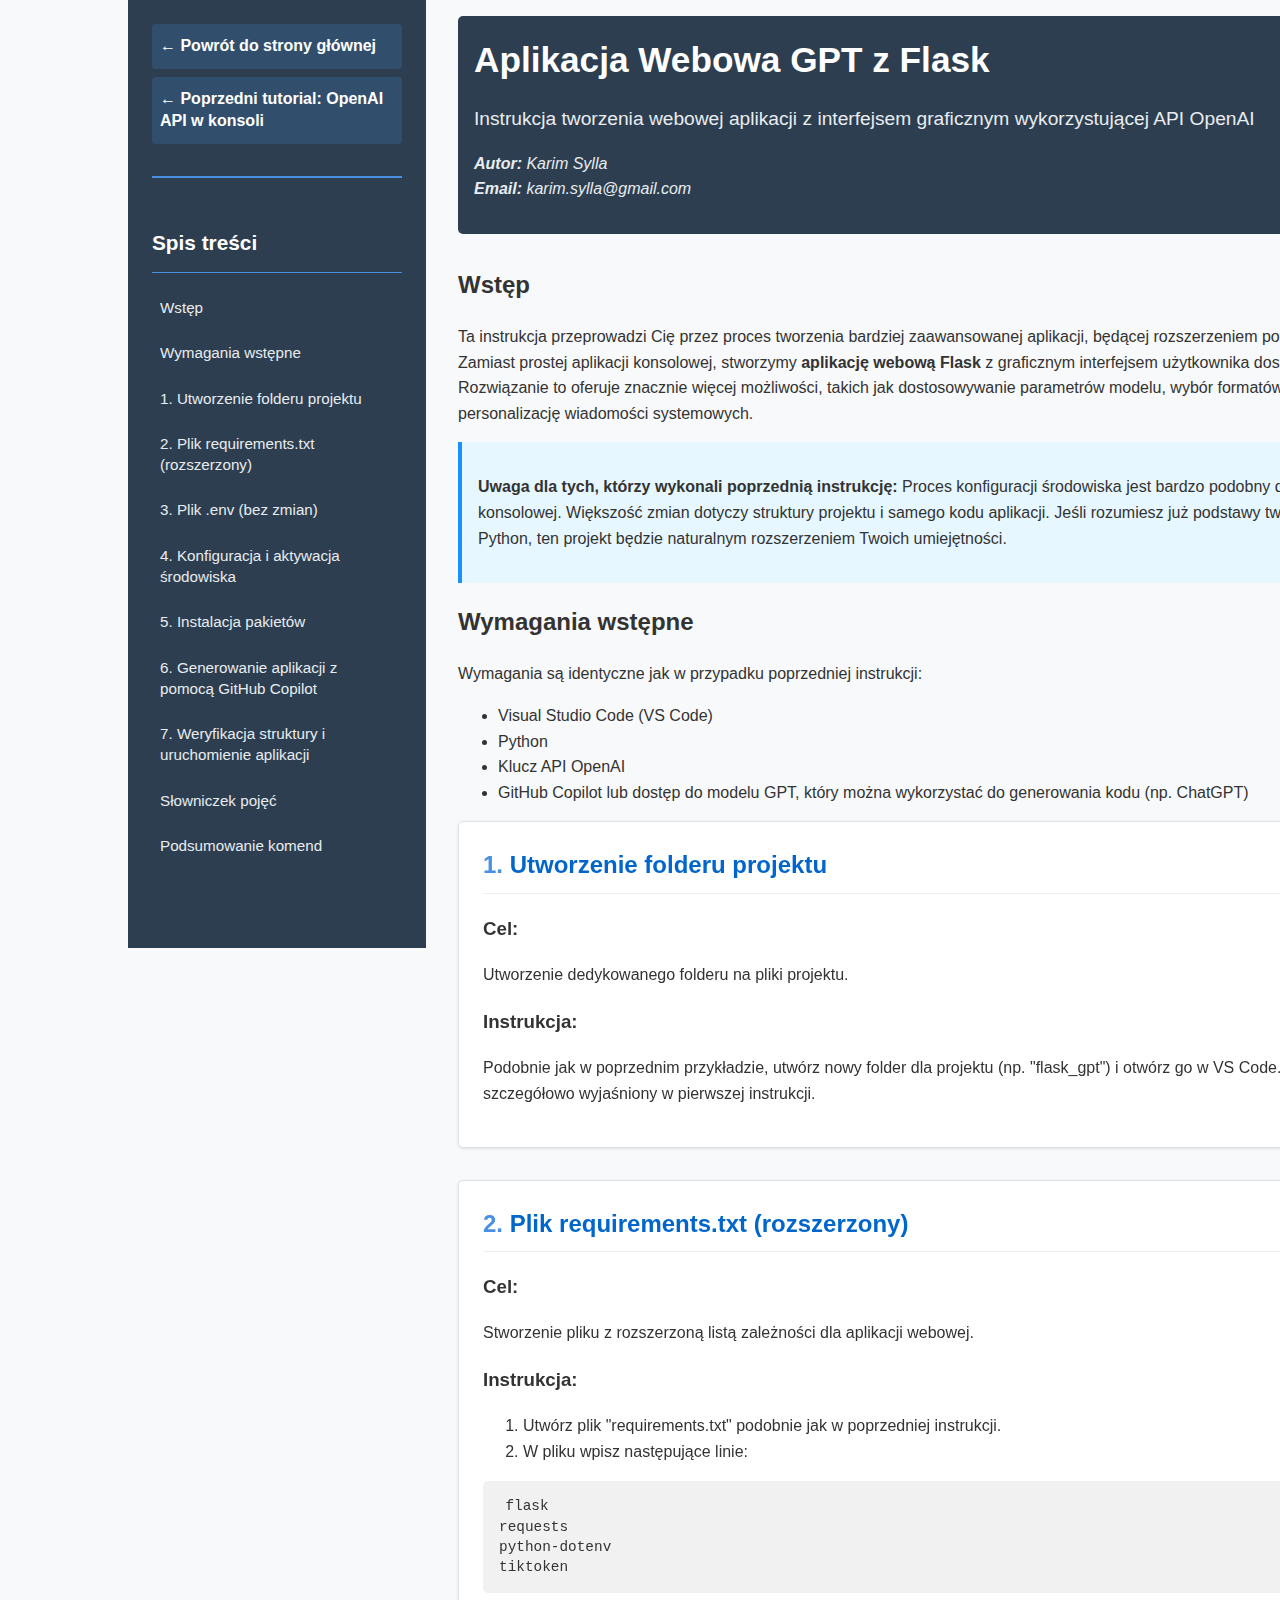
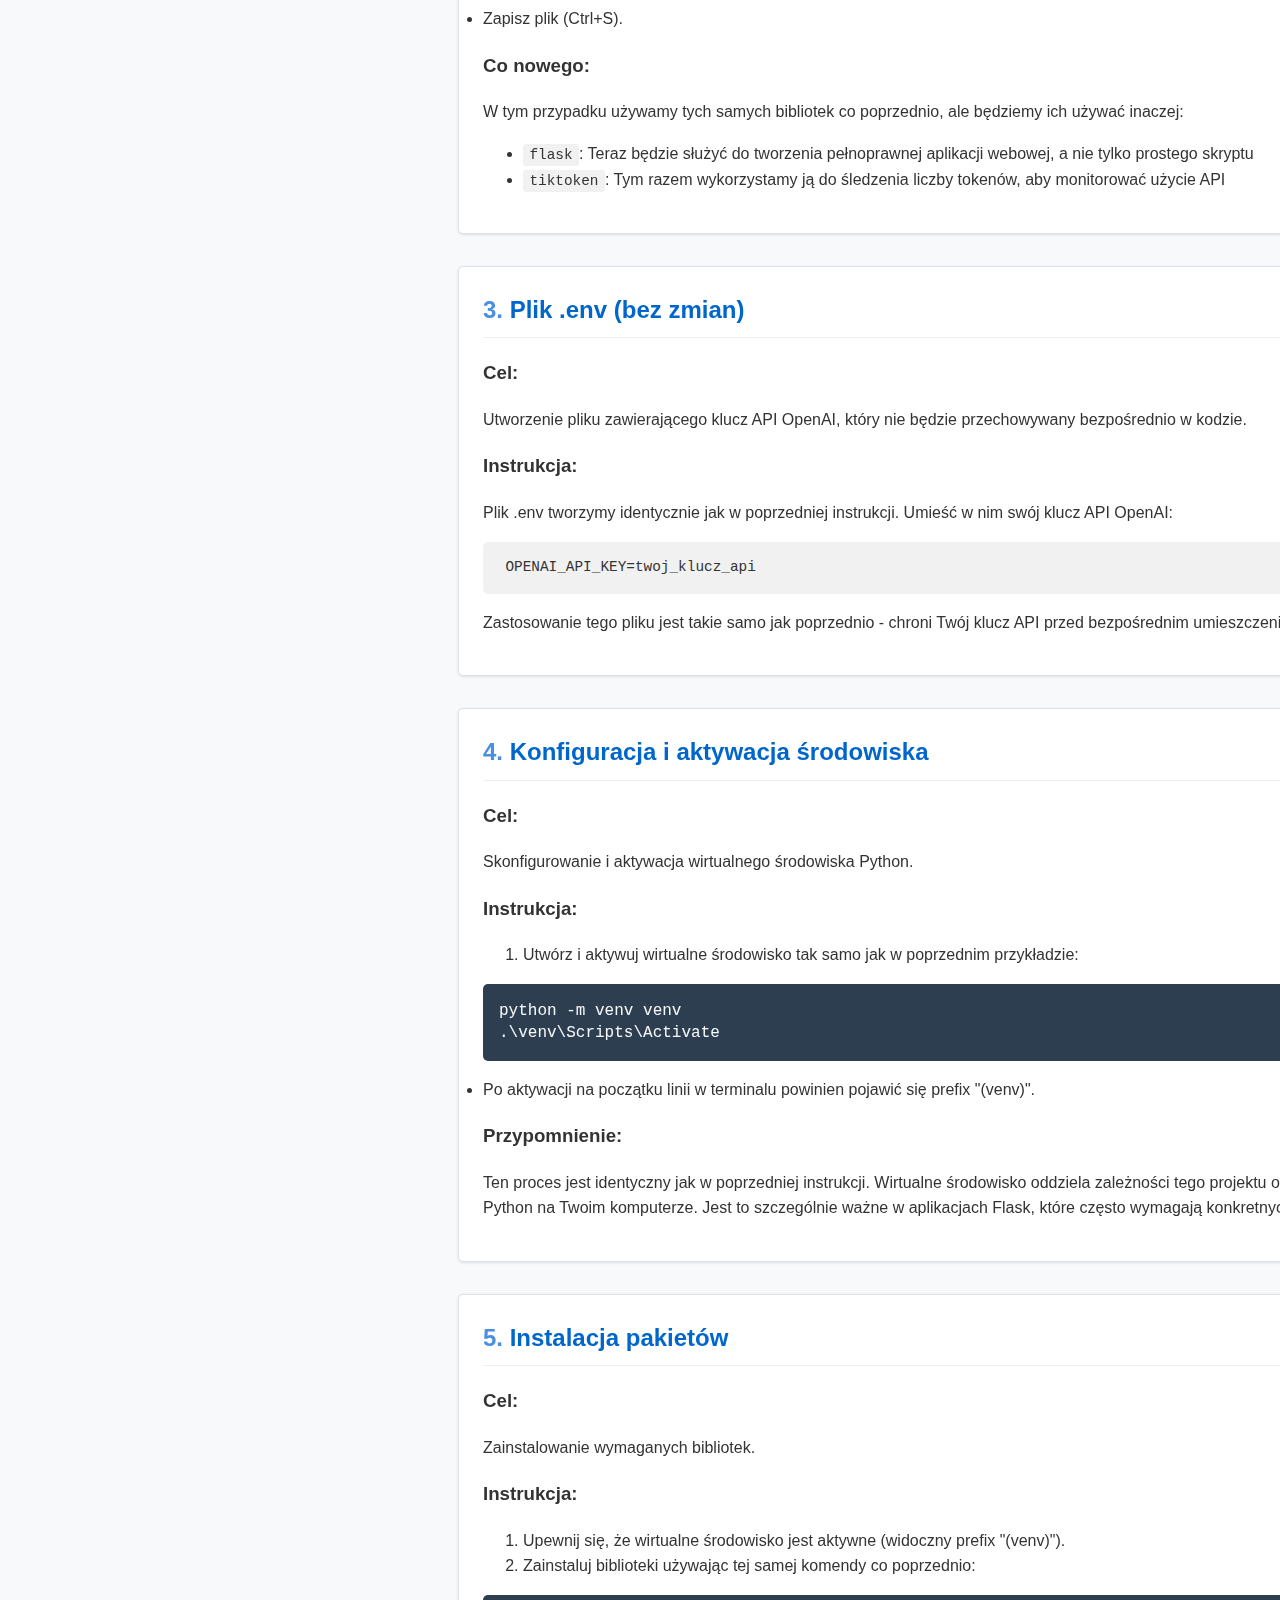
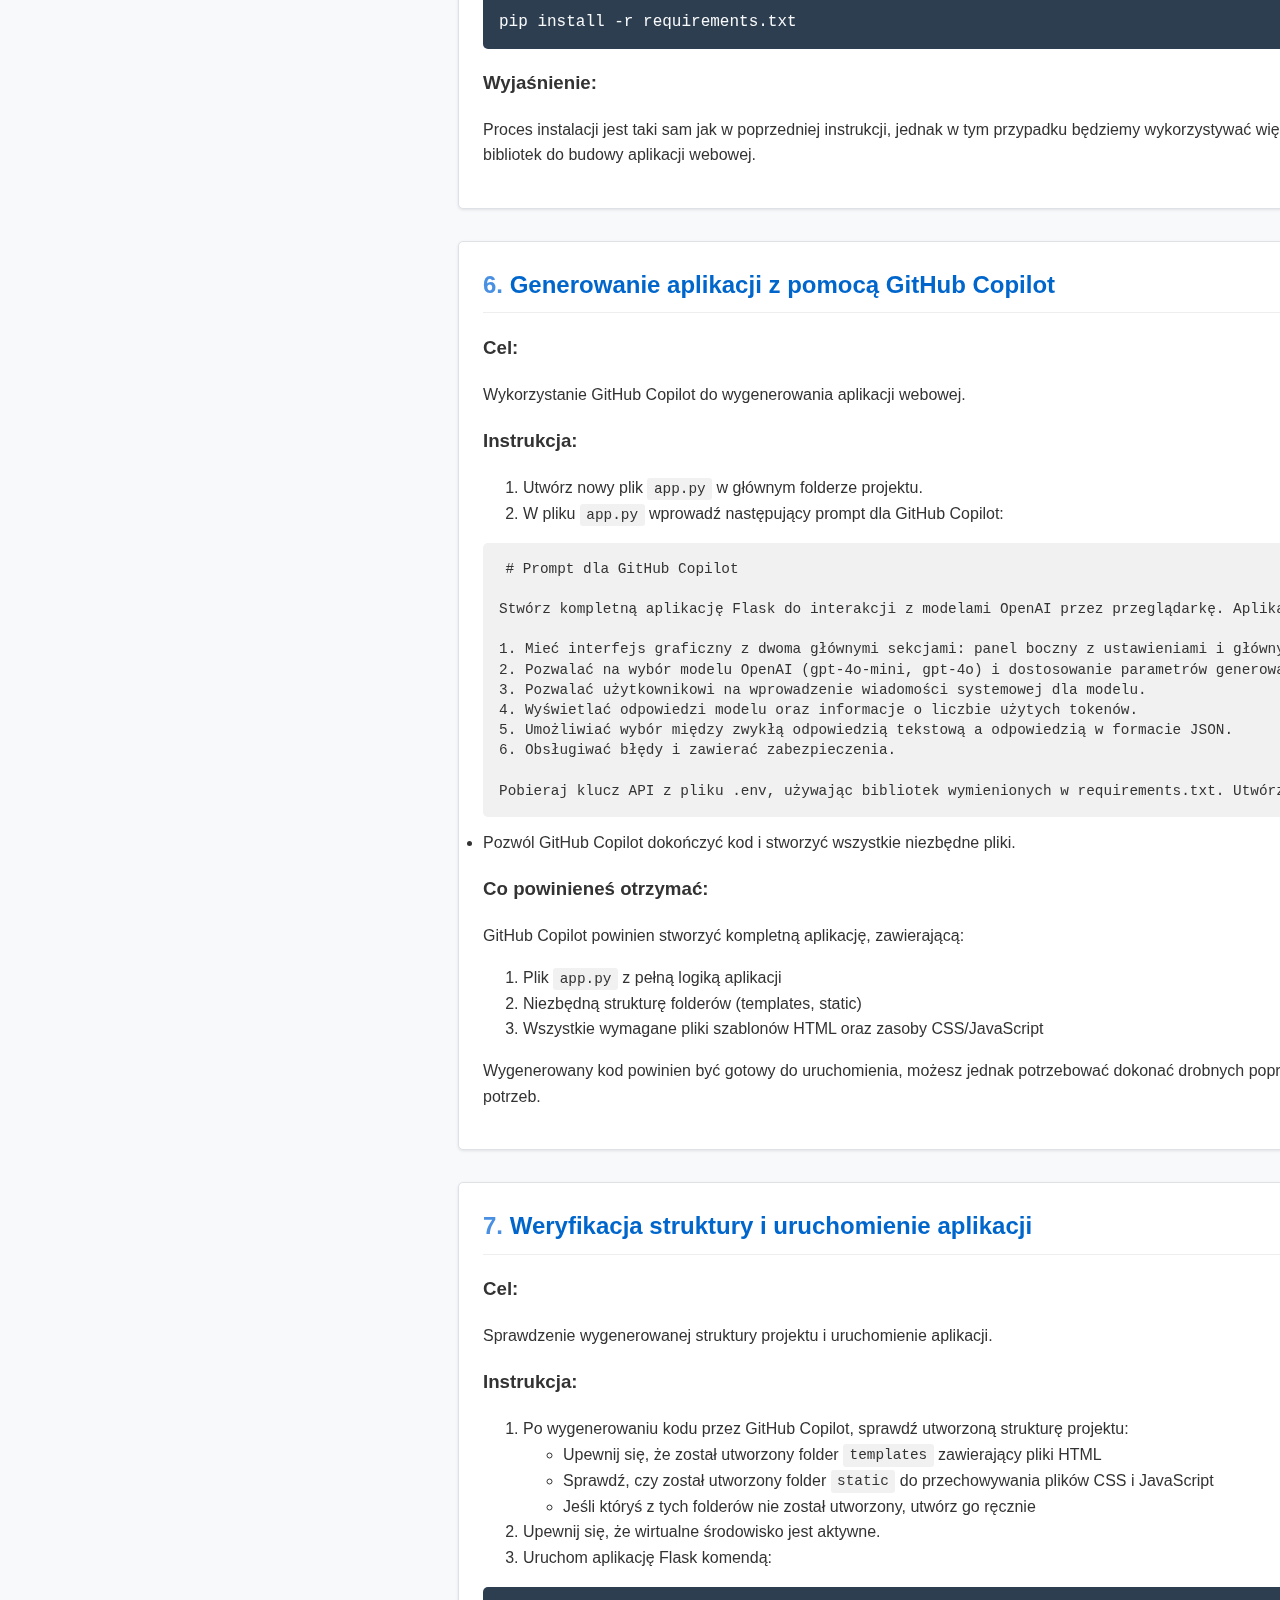
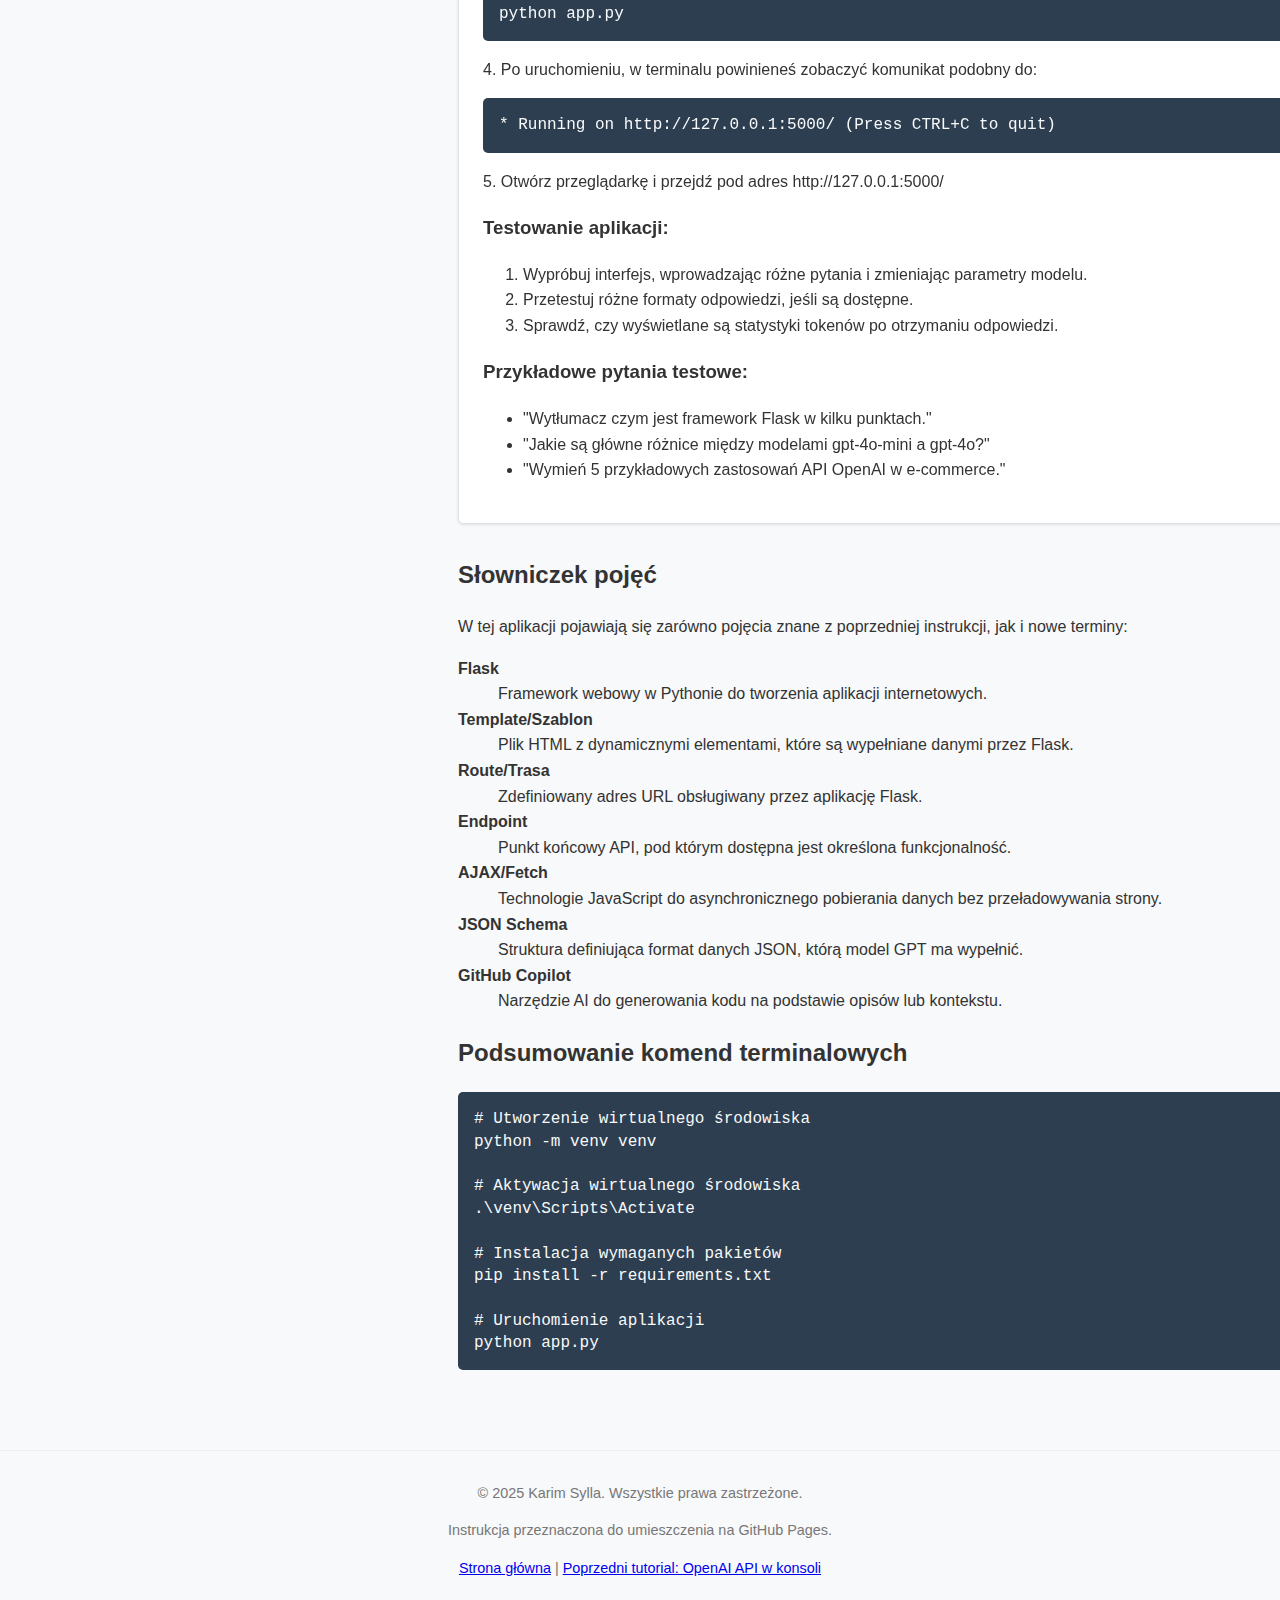
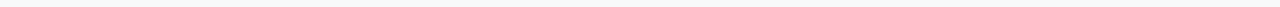
==== flask_gpt.html @ f63333f0 "Dodanie nowych plików html i css" ====
<!DOCTYPE html>
<html lang="pl">
<head>
    <meta charset="UTF-8">
    <meta name="viewport" content="width=device-width, initial-scale=1.0">
    <title>Aplikacja Webowa GPT z Flask</title>
    <link rel="stylesheet" href="styles.css">
</head>
<body>
    <div class="container">
        <nav>
            <div class="site-navigation">
                <a href="index.html" class="site-nav-link">← Powrót do strony głównej</a>
                <a href="terminal_gpt.html" class="site-nav-link">← Poprzedni tutorial: OpenAI API w konsoli</a>
            </div>
            
            <h2>Spis treści</h2>
            <ul>
                <li><a href="#wstep">Wstęp</a></li>
                <li><a href="#wymagania">Wymagania wstępne</a></li>
                <li><a href="#krok1">1. Utworzenie folderu projektu</a></li>
                <li><a href="#krok2">2. Plik requirements.txt (rozszerzony)</a></li>
                <li><a href="#krok3">3. Plik .env (bez zmian)</a></li>
                <li><a href="#krok4">4. Konfiguracja i aktywacja środowiska</a></li>
                <li><a href="#krok5">5. Instalacja pakietów</a></li>
                <li><a href="#krok6">6. Generowanie aplikacji z pomocą GitHub Copilot</a></li>
                <li><a href="#krok7">7. Weryfikacja struktury i uruchomienie aplikacji</a></li>
                <li><a href="#slownik">Słowniczek pojęć</a></li>
                <li><a href="#komendy">Podsumowanie komend</a></li>
            </ul>
        </nav>
        
        <main>
            <header>
                <h1>Aplikacja Webowa GPT z Flask</h1>
                <p class="subtitle">Instrukcja tworzenia webowej aplikacji z interfejsem graficznym wykorzystującej API OpenAI</p>
                <div class="author-info">
                    <p><strong>Autor:</strong> Karim Sylla<br>
                    <strong>Email:</strong> karim.sylla@gmail.com</p>
                </div>
            </header>
            
            <section id="wstep">
                <h2>Wstęp</h2>
                <p>Ta instrukcja przeprowadzi Cię przez proces tworzenia bardziej zaawansowanej aplikacji, będącej rozszerzeniem poprzedniego przykładu. Zamiast prostej aplikacji konsolowej, stworzymy <strong>aplikację webową Flask</strong> z graficznym interfejsem użytkownika dostępnym przez przeglądarkę. Rozwiązanie to oferuje znacznie więcej możliwości, takich jak dostosowywanie parametrów modelu, wybór formatów odpowiedzi i personalizację wiadomości systemowych.</p>
                
                <div class="note">
                    <p><strong>Uwaga dla tych, którzy wykonali poprzednią instrukcję:</strong> Proces konfiguracji środowiska jest bardzo podobny do tego z aplikacji konsolowej. Większość zmian dotyczy struktury projektu i samego kodu aplikacji. Jeśli rozumiesz już podstawy tworzenia środowiska Python, ten projekt będzie naturalnym rozszerzeniem Twoich umiejętności.</p>
                </div>
            </section>
            
            <section id="wymagania">
                <h2>Wymagania wstępne</h2>
                <p>Wymagania są identyczne jak w przypadku poprzedniej instrukcji:</p>
                <ul>
                    <li>Visual Studio Code (VS Code)</li>
                    <li>Python</li>
                    <li>Klucz API OpenAI</li>
                    <li>GitHub Copilot lub dostęp do modelu GPT, który można wykorzystać do generowania kodu (np. ChatGPT)</li>
                </ul>
            </section>
            
            <section id="krok1" class="step">
                <h2 data-number="1">Utworzenie folderu projektu</h2>
                <h3>Cel:</h3> 
                <p>Utworzenie dedykowanego folderu na pliki projektu.</p>
                
                <h3>Instrukcja:</h3>
                <p>Podobnie jak w poprzednim przykładzie, utwórz nowy folder dla projektu (np. "flask_gpt") i otwórz go w VS Code. Ten proces został szczegółowo wyjaśniony w pierwszej instrukcji.</p>
            </section>
            
            <section id="krok2" class="step">
                <h2 data-number="2">Plik requirements.txt (rozszerzony)</h2>
                <h3>Cel:</h3>
                <p>Stworzenie pliku z rozszerzoną listą zależności dla aplikacji webowej.</p>
                
                <h3>Instrukcja:</h3>
                <ol>
                    <li>Utwórz plik "requirements.txt" podobnie jak w poprzedniej instrukcji.</li>
                    <li>W pliku wpisz następujące linie:</li>
                </ol>
                
                <pre><code>flask
requests
python-dotenv
tiktoken</code></pre>
                
                <li>Zapisz plik (Ctrl+S).</li>
                
                <h3>Co nowego:</h3>
                <p>W tym przypadku używamy tych samych bibliotek co poprzednio, ale będziemy ich używać inaczej:</p>
                <ul>
                    <li><code>flask</code>: Teraz będzie służyć do tworzenia pełnoprawnej aplikacji webowej, a nie tylko prostego skryptu</li>
                    <li><code>tiktoken</code>: Tym razem wykorzystamy ją do śledzenia liczby tokenów, aby monitorować użycie API</li>
                </ul>
            </section>
            
            <section id="krok3" class="step">
                <h2 data-number="3">Plik .env (bez zmian)</h2>
                <h3>Cel:</h3>
                <p>Utworzenie pliku zawierającego klucz API OpenAI, który nie będzie przechowywany bezpośrednio w kodzie.</p>
                
                <h3>Instrukcja:</h3>
                <p>Plik .env tworzymy identycznie jak w poprzedniej instrukcji. Umieść w nim swój klucz API OpenAI:</p>
                
                <pre><code>OPENAI_API_KEY=twoj_klucz_api</code></pre>
                
                <p>Zastosowanie tego pliku jest takie samo jak poprzednio - chroni Twój klucz API przed bezpośrednim umieszczeniem w kodzie źródłowym.</p>
            </section>
            
            <section id="krok4" class="step">
                <h2 data-number="4">Konfiguracja i aktywacja środowiska</h2>
                <h3>Cel:</h3>
                <p>Skonfigurowanie i aktywacja wirtualnego środowiska Python.</p>
                
                <h3>Instrukcja:</h3>
                <ol>
                    <li>Utwórz i aktywuj wirtualne środowisko tak samo jak w poprzednim przykładzie:</li>
                </ol>
                
                <pre class="terminal">python -m venv venv
.\venv\Scripts\Activate</pre>
                
                <li>Po aktywacji na początku linii w terminalu powinien pojawić się prefix "(venv)".</li>
                
                <h3>Przypomnienie:</h3>
                <p>Ten proces jest identyczny jak w poprzedniej instrukcji. Wirtualne środowisko oddziela zależności tego projektu od innych projektów Python na Twoim komputerze. Jest to szczególnie ważne w aplikacjach Flask, które często wymagają konkretnych wersji bibliotek.</p>
            </section>
            
            <section id="krok5" class="step">
                <h2 data-number="5">Instalacja pakietów</h2>
                <h3>Cel:</h3>
                <p>Zainstalowanie wymaganych bibliotek.</p>
                
                <h3>Instrukcja:</h3>
                <ol>
                    <li>Upewnij się, że wirtualne środowisko jest aktywne (widoczny prefix "(venv)").</li>
                    <li>Zainstaluj biblioteki używając tej samej komendy co poprzednio:</li>
                </ol>
                
                <pre class="terminal">pip install -r requirements.txt</pre>
                
                <h3>Wyjaśnienie:</h3>
                <p>Proces instalacji jest taki sam jak w poprzedniej instrukcji, jednak w tym przypadku będziemy wykorzystywać więcej funkcjonalności tych bibliotek do budowy aplikacji webowej.</p>
            </section>
            
            <section id="krok6" class="step">
                <h2 data-number="6">Generowanie aplikacji z pomocą GitHub Copilot</h2>
                <h3>Cel:</h3>
                <p>Wykorzystanie GitHub Copilot do wygenerowania aplikacji webowej.</p>
                
                <h3>Instrukcja:</h3>
                <ol>
                    <li>Utwórz nowy plik <code>app.py</code> w głównym folderze projektu.</li>
                    <li>W pliku <code>app.py</code> wprowadź następujący prompt dla GitHub Copilot:</li>
                </ol>
                
                <pre><code># Prompt dla GitHub Copilot

Stwórz kompletną aplikację Flask do interakcji z modelami OpenAI przez przeglądarkę. Aplikacja powinna:

1. Mieć interfejs graficzny z dwoma głównymi sekcjami: panel boczny z ustawieniami i główny obszar do wprowadzania pytań.
2. Pozwalać na wybór modelu OpenAI (gpt-4o-mini, gpt-4o) i dostosowanie parametrów generowania odpowiedzi (temperatura, liczba tokenów, itp.)
3. Pozwalać użytkownikowi na wprowadzenie wiadomości systemowej dla modelu.
4. Wyświetlać odpowiedzi modelu oraz informacje o liczbie użytych tokenów.
5. Umożliwiać wybór między zwykłą odpowiedzią tekstową a odpowiedzią w formacie JSON.
6. Obsługiwać błędy i zawierać zabezpieczenia.

Pobieraj klucz API z pliku .env, używając bibliotek wymienionych w requirements.txt. Utwórz niezbędną strukturę folderów, w tym 'templates' i 'static'.</code></pre>
                
                <li>Pozwól GitHub Copilot dokończyć kod i stworzyć wszystkie niezbędne pliki.</li>
                
                <h3>Co powinieneś otrzymać:</h3>
                <p>GitHub Copilot powinien stworzyć kompletną aplikację, zawierającą:</p>
                <ol>
                    <li>Plik <code>app.py</code> z pełną logiką aplikacji</li>
                    <li>Niezbędną strukturę folderów (templates, static)</li>
                    <li>Wszystkie wymagane pliki szablonów HTML oraz zasoby CSS/JavaScript</li>
                </ol>
                
                <p>Wygenerowany kod powinien być gotowy do uruchomienia, możesz jednak potrzebować dokonać drobnych poprawek zależnie od twoich potrzeb.</p>
            </section>
            
            <section id="krok7" class="step">
                <h2 data-number="7">Weryfikacja struktury i uruchomienie aplikacji</h2>
                <h3>Cel:</h3>
                <p>Sprawdzenie wygenerowanej struktury projektu i uruchomienie aplikacji.</p>
                
                <h3>Instrukcja:</h3>
                <ol>
                    <li>Po wygenerowaniu kodu przez GitHub Copilot, sprawdź utworzoną strukturę projektu:</li>
                    <ul>
                        <li>Upewnij się, że został utworzony folder <code>templates</code> zawierający pliki HTML</li>
                        <li>Sprawdź, czy został utworzony folder <code>static</code> do przechowywania plików CSS i JavaScript</li>
                        <li>Jeśli któryś z tych folderów nie został utworzony, utwórz go ręcznie</li>
                    </ul>
                    
                    <li>Upewnij się, że wirtualne środowisko jest aktywne.</li>
                    
                    <li>Uruchom aplikację Flask komendą:</li>
                </ol>
                
                <pre class="terminal">python app.py</pre>
                
                <p>4. Po uruchomieniu, w terminalu powinieneś zobaczyć komunikat podobny do:</p>
                
                <pre class="terminal">* Running on http://127.0.0.1:5000/ (Press CTRL+C to quit)</pre>
                
                <p>5. Otwórz przeglądarkę i przejdź pod adres http://127.0.0.1:5000/</p>
                
                <h3>Testowanie aplikacji:</h3>
                <ol>
                    <li>Wypróbuj interfejs, wprowadzając różne pytania i zmieniając parametry modelu.</li>
                    <li>Przetestuj różne formaty odpowiedzi, jeśli są dostępne.</li>
                    <li>Sprawdź, czy wyświetlane są statystyki tokenów po otrzymaniu odpowiedzi.</li>
                </ol>
                
                <h3>Przykładowe pytania testowe:</h3>
                <ul>
                    <li>"Wytłumacz czym jest framework Flask w kilku punktach."</li>
                    <li>"Jakie są główne różnice między modelami gpt-4o-mini a gpt-4o?"</li>
                    <li>"Wymień 5 przykładowych zastosowań API OpenAI w e-commerce."</li>
                </ul>
            </section>
            
            <section id="slownik">
                <h2>Słowniczek pojęć</h2>
                <p>W tej aplikacji pojawiają się zarówno pojęcia znane z poprzedniej instrukcji, jak i nowe terminy:</p>
                
                <dl>
                    <dt><strong>Flask</strong></dt>
                    <dd>Framework webowy w Pythonie do tworzenia aplikacji internetowych.</dd>
                    
                    <dt><strong>Template/Szablon</strong></dt>
                    <dd>Plik HTML z dynamicznymi elementami, które są wypełniane danymi przez Flask.</dd>
                    
                    <dt><strong>Route/Trasa</strong></dt>
                    <dd>Zdefiniowany adres URL obsługiwany przez aplikację Flask.</dd>
                    
                    <dt><strong>Endpoint</strong></dt>
                    <dd>Punkt końcowy API, pod którym dostępna jest określona funkcjonalność.</dd>
                    
                    <dt><strong>AJAX/Fetch</strong></dt>
                    <dd>Technologie JavaScript do asynchronicznego pobierania danych bez przeładowywania strony.</dd>
                    
                    <dt><strong>JSON Schema</strong></dt>
                    <dd>Struktura definiująca format danych JSON, którą model GPT ma wypełnić.</dd>
                    
                    <dt><strong>GitHub Copilot</strong></dt>
                    <dd>Narzędzie AI do generowania kodu na podstawie opisów lub kontekstu.</dd>
                </dl>
            </section>
            
            <section id="komendy">
                <h2>Podsumowanie komend terminalowych</h2>
                <pre class="terminal"># Utworzenie wirtualnego środowiska
python -m venv venv

# Aktywacja wirtualnego środowiska
.\venv\Scripts\Activate

# Instalacja wymaganych pakietów
pip install -r requirements.txt

# Uruchomienie aplikacji
python app.py</pre>
            </section>
        </main>
    </div>
    
    <footer>
        <p>© 2025 Karim Sylla. Wszystkie prawa zastrzeżone.</p>
        <p>Instrukcja przeznaczona do umieszczenia na GitHub Pages.</p>
        <p class="footer-nav">
            <a href="index.html">Strona główna</a> | 
            <a href="terminal_gpt.html">Poprzedni tutorial: OpenAI API w konsoli</a>
        </p>
    </footer>
</body>
</html>
---- styles.css ----
body {
    font-family: 'Segoe UI', Tahoma, Geneva, Verdana, sans-serif;
    line-height: 1.6;
    color: #333;
    margin: 0;
    padding: 0;
    background-color: #f8f9fa;
    min-height: 100vh;
    display: flex;
    flex-direction: column;
}

.container {
    display: flex;
    width: 100%;
    max-width: 80%;
    margin: 0 auto;
    flex: 1;
}

header {
    background-color: #2c3e50;
    color: white;
    padding: 1rem;
    margin-bottom: 2rem;
    border-radius: 5px;
}

h1 {
    margin-top: 0;
    color: #ffffff;
    font-size: 2.2rem;
}

.subtitle {
    color: #e9ecef;
    font-size: 1.2rem;
    margin-top: -0.5rem;
    margin-bottom: 1rem;
}

.author-info {
    font-style: italic;
    margin-bottom: 1rem;
    color: #e9ecef;
}

nav {
    background-color: #2c3e50;
    color: white;
    width: 250px;
    min-width: 250px;
    padding: 1.5rem;
    position: sticky;
    top: 0;
    height: 100vh;
    overflow-y: auto;
    display: flex;
    flex-direction: column;
}

nav h2 {
    color: #ffffff;
    border-bottom: 1px solid #4a90e2;
    padding-bottom: 0.8rem;
    margin-top: 1.5rem;
    margin-bottom: 1rem;
    font-size: 1.3rem;
}

nav ul {
    list-style-type: none;
    padding: 0;
    margin: 0;
}

nav li {
    margin-bottom: 0.5rem;
}

nav a {
    text-decoration: none;
    color: #e9ecef;
    font-weight: 500;
    display: block;
    padding: 0.5rem;
    border-radius: 4px;
    transition: all 0.2s ease;
    font-size: 0.95rem;
    line-height: 1.4;
}

nav a:hover {
    background-color: #4a90e2;
    color: white;
    text-decoration: none;
}

/* New site navigation styles */
.site-navigation {
    margin-bottom: 1.5rem;
    padding-bottom: 1.5rem;
    border-bottom: 2px solid #4a90e2;
}

.site-nav-link {
    display: block;
    font-size: 1rem;
    font-weight: 600;
    padding: 0.7rem 0.5rem;
    margin-bottom: 0.5rem;
    border-radius: 4px;
    color: #ffffff;
    background-color: rgba(74, 144, 226, 0.2);
    transition: all 0.25s ease;
}

.site-nav-link:hover {
    background-color: rgba(74, 144, 226, 0.5);
    transform: translateX(3px);
}

/* Remove the old tutorial-navigation class since we no longer use it */
.tutorial-navigation {
    display: none;
}

main {
    flex: 1;
    padding: 1rem 2rem;
    max-width: 100%;
}

.step {
    margin-bottom: 2rem;
    padding: 1.5rem;
    border: 1px solid #dee2e6;
    border-radius: 5px;
    background-color: #fff;
    box-shadow: 0 1px 3px rgba(0,0,0,0.1);
    position: relative;
}

.step h2 {
    color: #0066cc;
    margin-top: 0;
    border-bottom: 1px solid #eee;
    padding-bottom: 0.5rem;
}

.step h2::before {
    content: attr(data-number) ". ";
    font-weight: bold;
    color: #4a90e2;
}

.note {
    background-color: #e6f7ff;
    border-left: 4px solid #1890ff;
    padding: 1rem;
    margin: 1rem 0;
    border-radius: 0 5px 5px 0;
}

code {
    font-family: Consolas, Monaco, 'Andale Mono', monospace;
    background-color: #f1f1f1;
    padding: 0.2rem 0.4rem;
    border-radius: 3px;
    font-size: 90%;
}

pre {
    background-color: #f1f1f1;
    padding: 1rem;
    border-radius: 5px;
    overflow-x: auto;
    line-height: 1.4;
}

.terminal {
    background-color: #2c3e50;
    color: #f8f9fa;
    padding: 1rem;
    border-radius: 5px;
    overflow-x: auto;
    line-height: 1.4;
    font-family: 'Courier New', Courier, monospace;
}

.example {
    background-color: #f0f9eb;
    padding: 1rem;
    border-left: 4px solid #5cb85c;
    margin: 1rem 0;
    border-radius: 0 5px 5px 0;
}

footer {
    margin-top: 3rem;
    padding: 1rem 0;
    text-align: center;
    font-size: 0.9rem;
    color: #777;
    background-color: #f8f9fa;
    border-top: 1px solid #eee;
    width: 100%;
}

@media (max-width: 768px) {
    .container {
        flex-direction: column;
        max-width: 95%;
    }
    
    nav {
        width: 100%;
        height: auto;
        position: static;
    }
    
    main {
        padding: 1rem;
    }
}
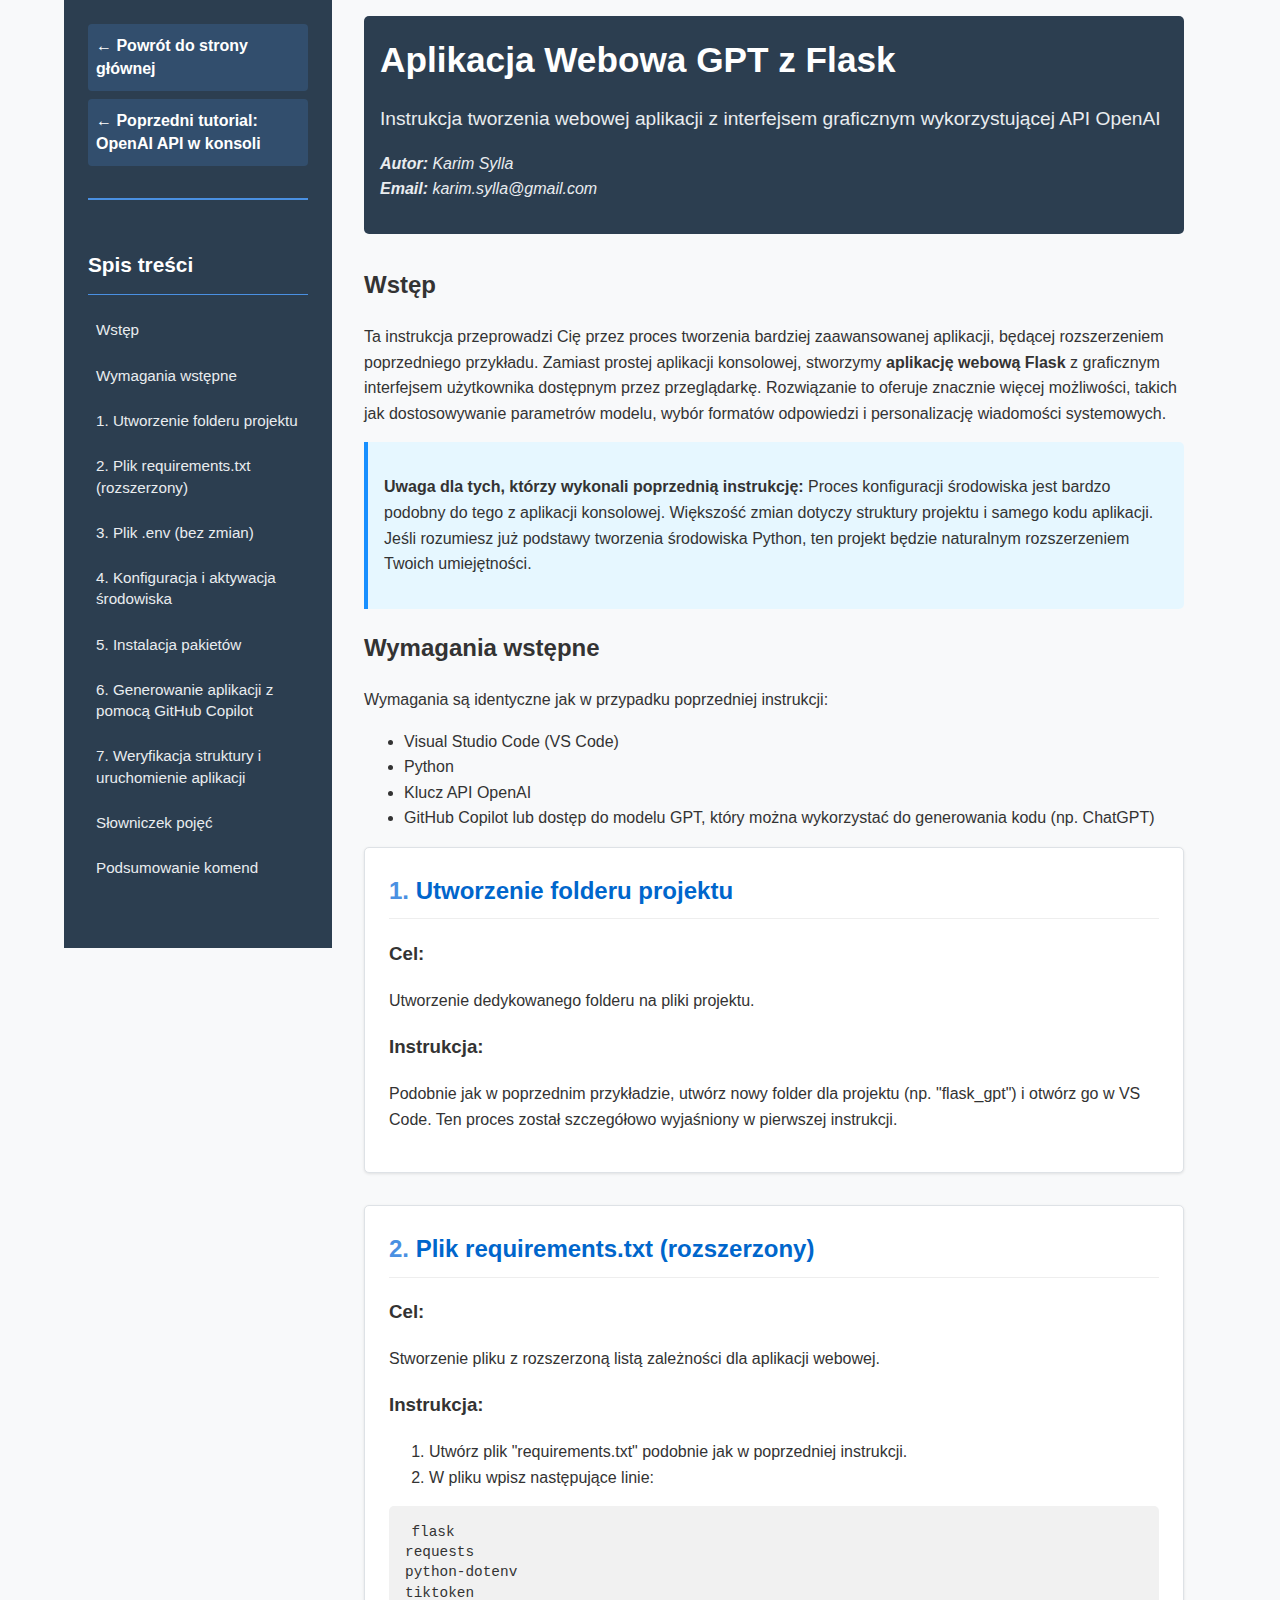
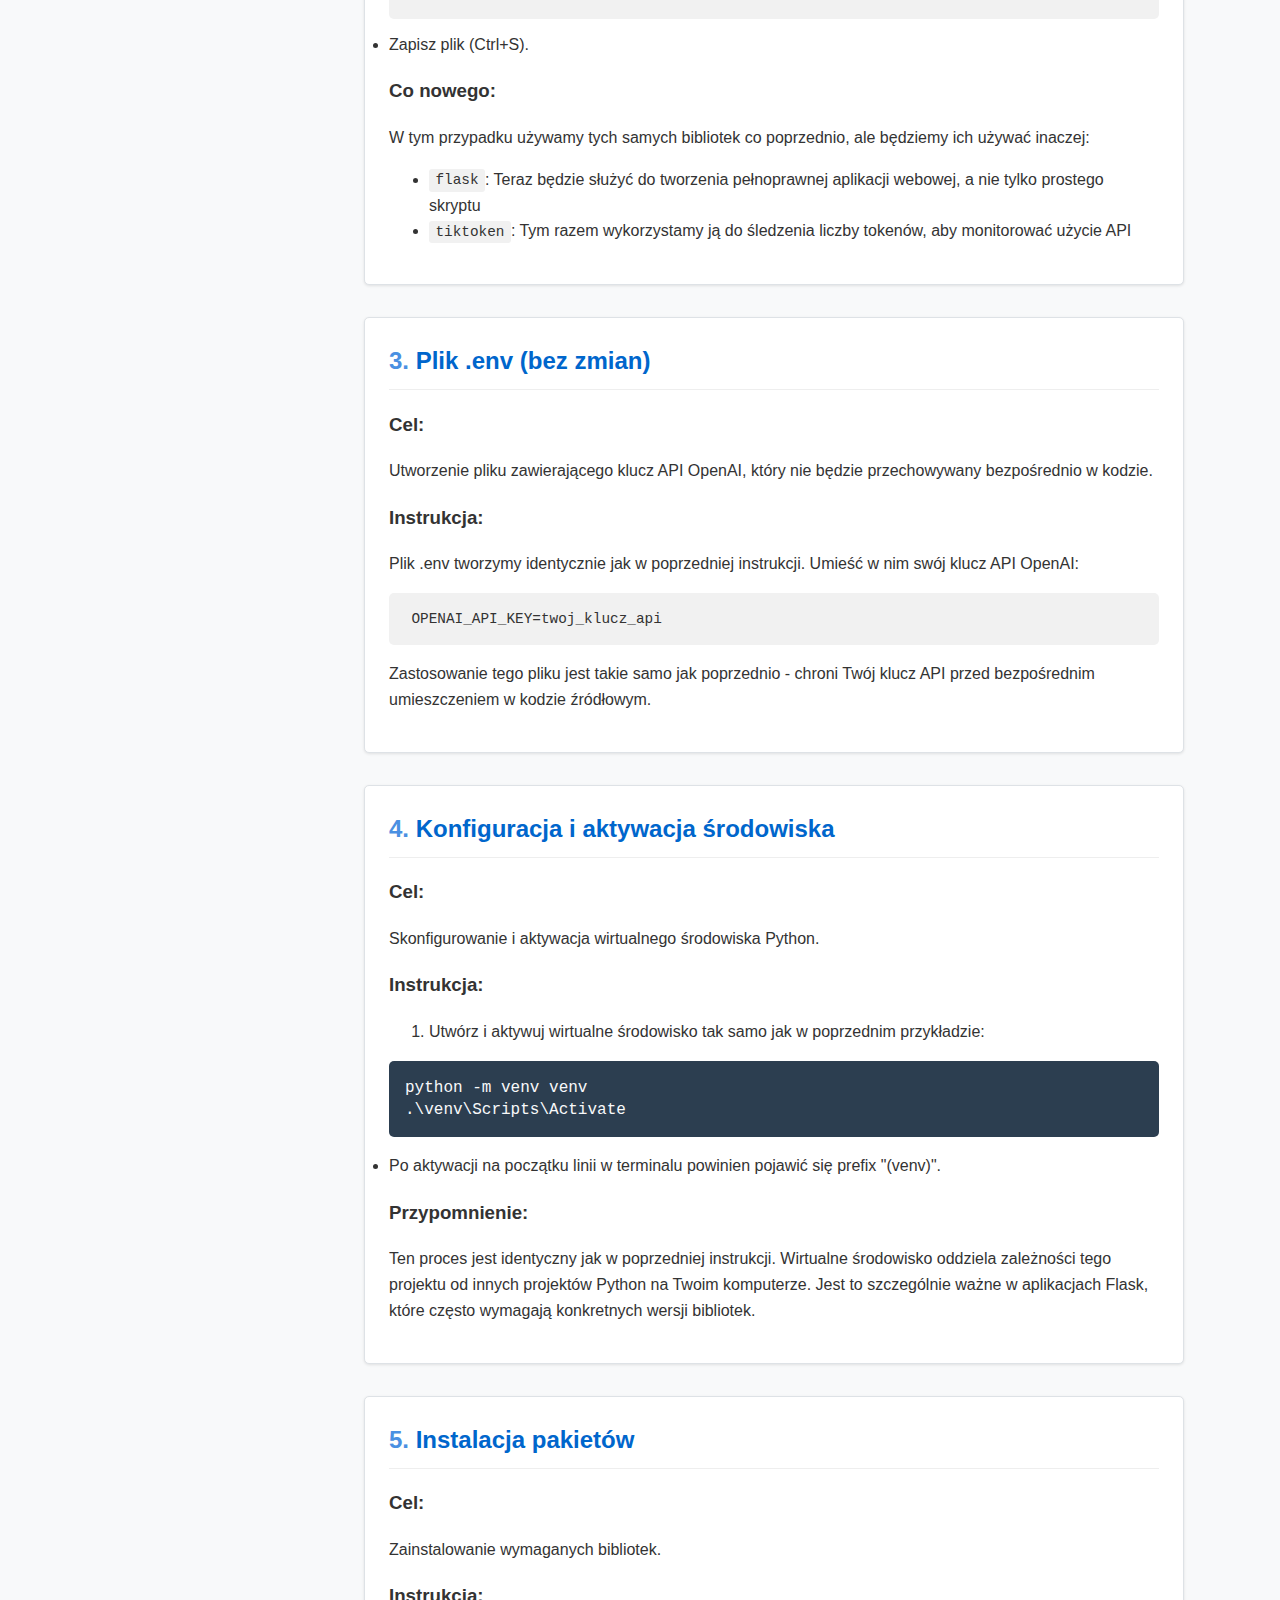
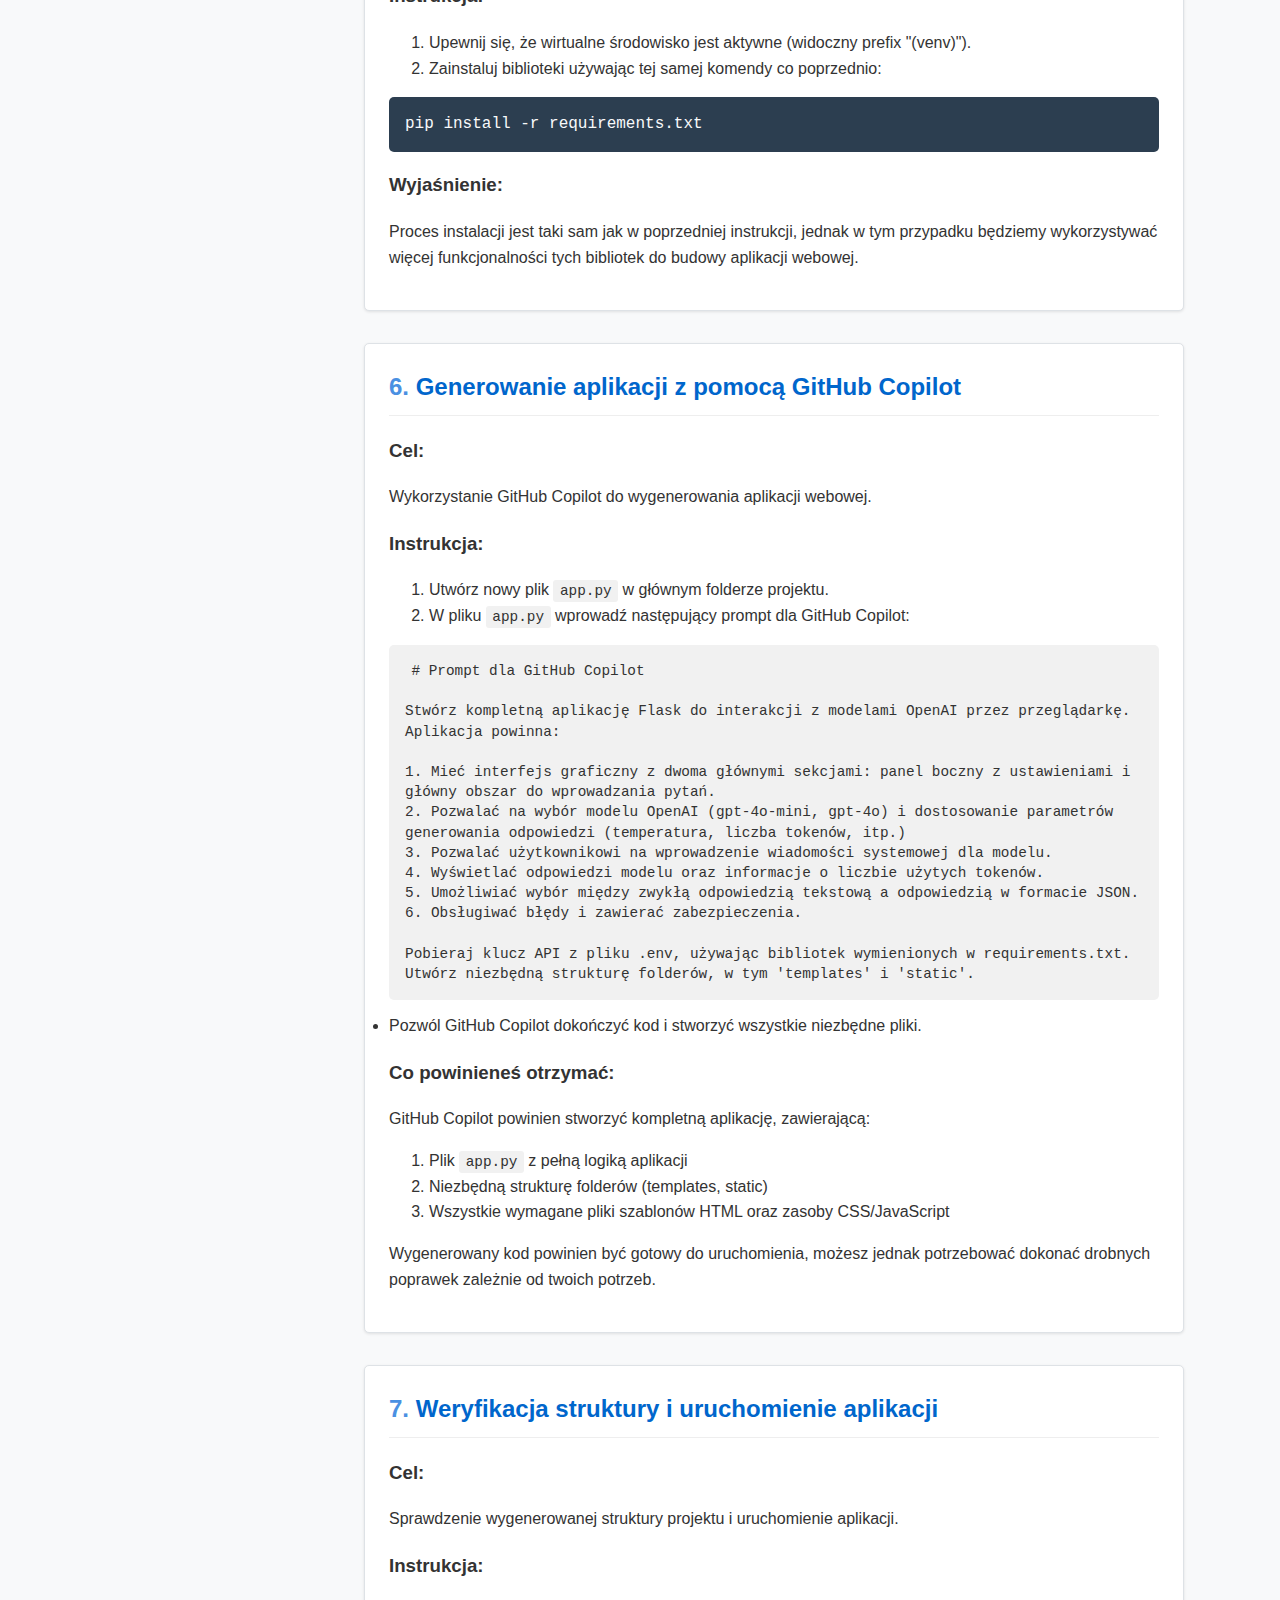
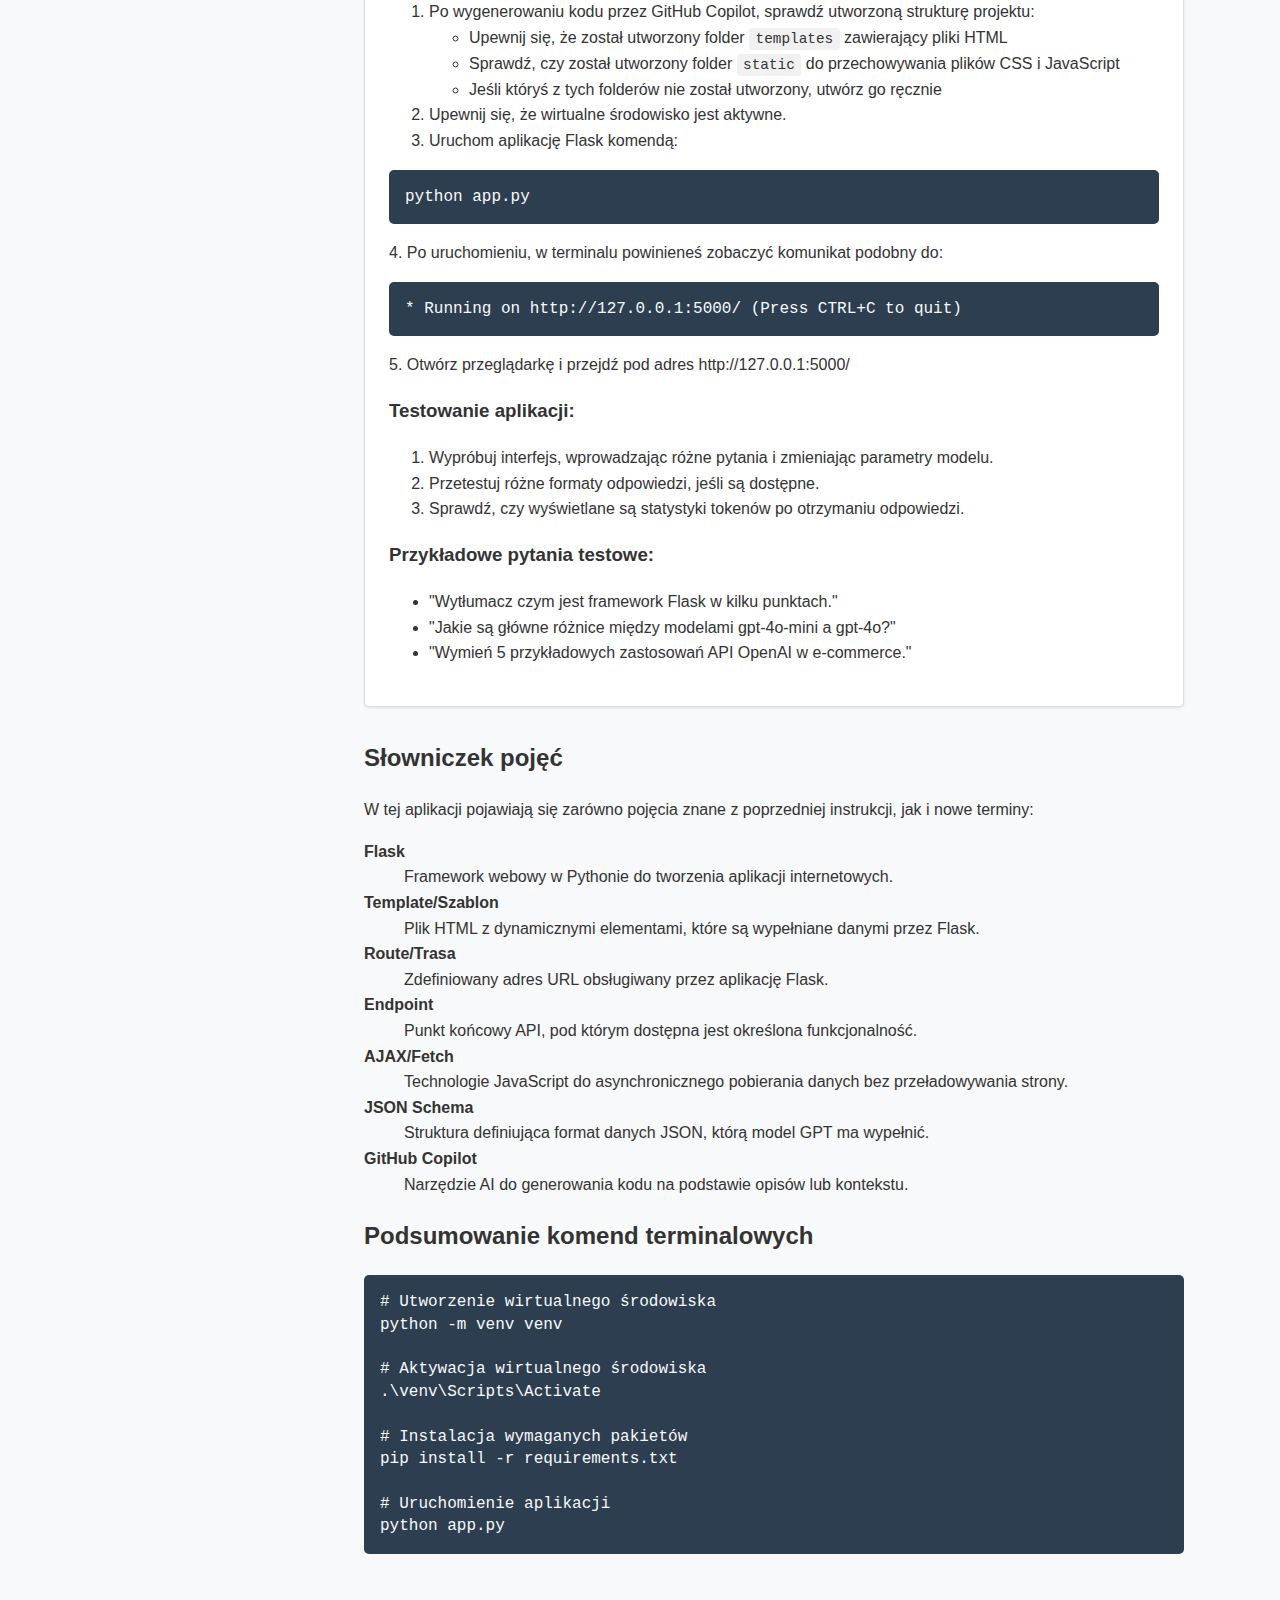
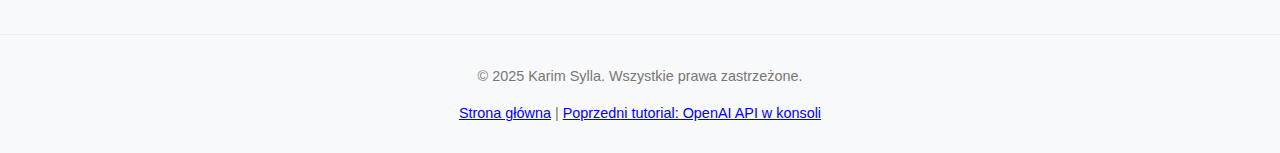
==== commit 9a0b2c1e: "Dodanie instrukcji prompting.html" ====
--- a/flask_gpt.html
+++ b/flask_gpt.html
@@ -270,7 +270,7 @@
     
     <footer>
         <p>© 2025 Karim Sylla. Wszystkie prawa zastrzeżone.</p>
-        <p>Instrukcja przeznaczona do umieszczenia na GitHub Pages.</p>
+        
         <p class="footer-nav">
             <a href="index.html">Strona główna</a> | 
             <a href="terminal_gpt.html">Poprzedni tutorial: OpenAI API w konsoli</a>
--- a/styles.css
+++ b/styles.css
@@ -13,9 +13,10 @@
 .container {
     display: flex;
     width: 100%;
-    max-width: 80%;
+    max-width: 90%; /* Changed from 80% to 90% to give more space */
     margin: 0 auto;
     flex: 1;
+    overflow-x: hidden; /* Prevent horizontal overflow */
 }
 
 header {
@@ -48,8 +49,8 @@
 nav {
     background-color: #2c3e50;
     color: white;
-    width: 250px;
-    min-width: 250px;
+    width: 220px; /* Reduced from 250px */
+    min-width: 220px; /* Reduced from 250px */
     padding: 1.5rem;
     position: sticky;
     top: 0;
@@ -129,6 +130,8 @@
     flex: 1;
     padding: 1rem 2rem;
     max-width: 100%;
+    word-wrap: break-word;
+    overflow-wrap: break-word;
 }
 
 .step {
@@ -139,6 +142,8 @@
     background-color: #fff;
     box-shadow: 0 1px 3px rgba(0,0,0,0.1);
     position: relative;
+    word-wrap: break-word;
+    overflow-wrap: break-word;
 }
 
 .step h2 {
@@ -160,6 +165,8 @@
     padding: 1rem;
     margin: 1rem 0;
     border-radius: 0 5px 5px 0;
+    word-wrap: break-word;
+    overflow-wrap: break-word;
 }
 
 code {
@@ -168,6 +175,9 @@
     padding: 0.2rem 0.4rem;
     border-radius: 3px;
     font-size: 90%;
+    word-wrap: break-word;
+    overflow-wrap: break-word;
+    white-space: pre-wrap;
 }
 
 pre {
@@ -176,6 +186,9 @@
     border-radius: 5px;
     overflow-x: auto;
     line-height: 1.4;
+    white-space: pre-wrap;
+    word-wrap: break-word;
+    overflow-wrap: break-word;
 }
 
 .terminal {
@@ -186,6 +199,9 @@
     overflow-x: auto;
     line-height: 1.4;
     font-family: 'Courier New', Courier, monospace;
+    white-space: pre-wrap;
+    word-wrap: break-word;
+    overflow-wrap: break-word;
 }
 
 .example {
@@ -194,6 +210,8 @@
     border-left: 4px solid #5cb85c;
     margin: 1rem 0;
     border-radius: 0 5px 5px 0;
+    word-wrap: break-word;
+    overflow-wrap: break-word;
 }
 
 footer {
@@ -210,16 +228,20 @@
 @media (max-width: 768px) {
     .container {
         flex-direction: column;
-        max-width: 95%;
+        max-width: 100%; /* Changed from 95% to 100% */
+        padding: 0 10px; /* Added padding instead of margin */
     }
     
     nav {
         width: 100%;
         height: auto;
         position: static;
+        min-width: 0; /* Remove min-width constraint on mobile */
     }
     
     main {
         padding: 1rem;
+        width: 100%; /* Ensure main content doesn't overflow */
+        box-sizing: border-box; /* Include padding in width calculation */
     }
 }
